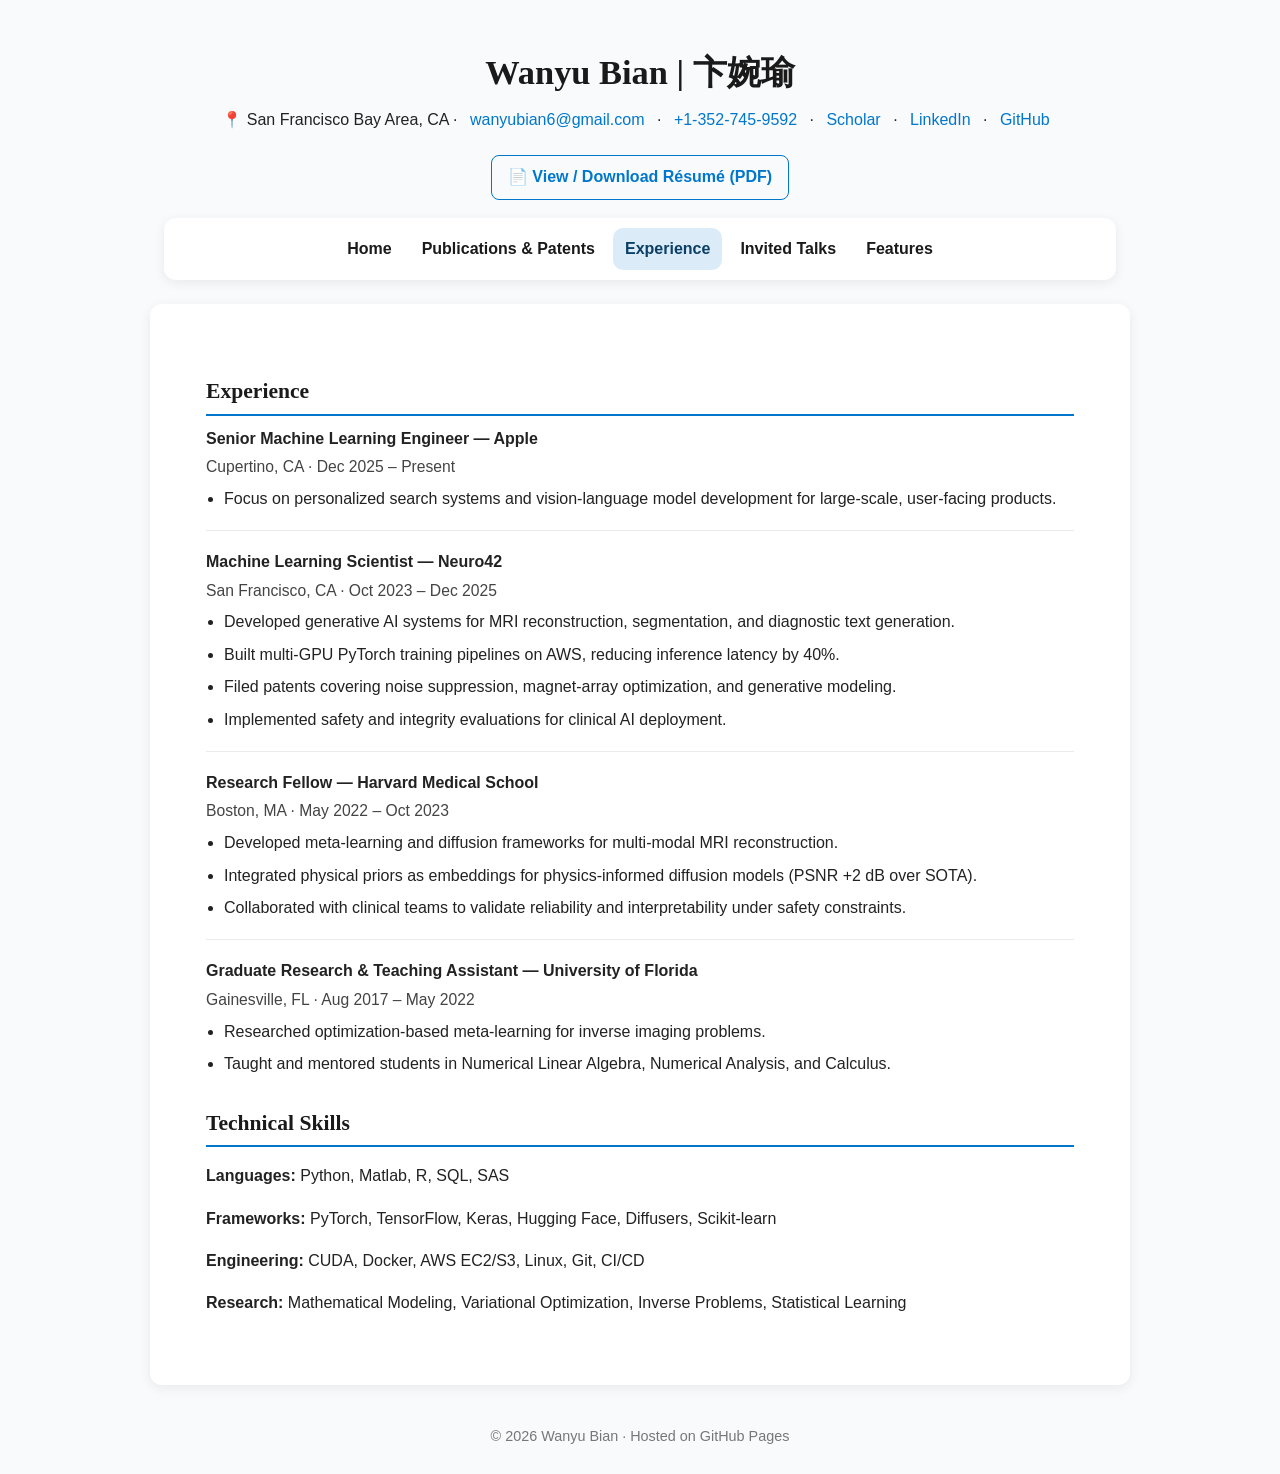
==== experience.html @ 8d0de808 "Add files via upload" ====
<!DOCTYPE html>
<html lang="en">
<head>
  <meta charset="UTF-8" />
  <meta name="viewport" content="width=device-width, initial-scale=1.0" />
  <title>Wanyu Bian | Experience</title>
  <link rel="icon" href="https://cdn.jsdelivr.net/gh/devicons/devicon/icons/python/python-original.svg">
  <link rel="stylesheet" href="styles.css">
</head>

<body data-page="exp">
  <header>
    <h1>Wanyu Bian | 卞婉瑜</h1>
    <div class="contact">
      📍 San Francisco Bay Area, CA ·
      <a href="mailto:wanyubian6@gmail.com">wanyubian6@gmail.com</a> ·
      <a href="tel:+13527459592">+1-352-745-9592</a> ·
      <a href="https://scholar.google.com/citations?user=zHkpGhYAAAAJ&hl=en">Scholar</a> ·
      <a href="https://www.linkedin.com/in/wanyu-bian-phd?trk=profile-badge">LinkedIn</a> ·
      <a href="https://github.com/June24-optimize">GitHub</a>
    </div>
    <div style="margin-top:10px;">
      <a class="download" href="WanyuBian_Resume.pdf" target="_blank" rel="noopener">📄 View / Download Résumé (PDF)</a>
    </div>
  </header>

  <nav class="site-nav" aria-label="Primary">
    <div class="nav-wrap">
      <a href="index.html" data-nav="home">Home</a>
      <a href="publications.html" data-nav="pubs">Publications & Patents</a>
      <a href="experience.html" data-nav="exp">Experience</a>
      <a href="talks.html" data-nav="talks">Invited Talks</a>
      <a href="features.html" data-nav="features">Features</a>
    </div>
  </nav>

  <main>
    
<section id="experience">
  <h2>Experience</h2>

  <div class="role">
    <div class="title">Senior Machine Learning Engineer — Apple</div>
    <div class="meta">Cupertino, CA · Dec 2025 – Present</div>
    <ul>
      <li>Focus on personalized search systems and vision-language model development for large-scale, user-facing products.</li>
    </ul>
  </div>

  <hr class="sep"/>

  <div class="role">
    <div class="title">Machine Learning Scientist — Neuro42</div>
    <div class="meta">San Francisco, CA · Oct 2023 – Dec 2025</div>
    <ul>
      <li>Developed generative AI systems for MRI reconstruction, segmentation, and diagnostic text generation.</li>
      <li>Built multi-GPU PyTorch training pipelines on AWS, reducing inference latency by 40%.</li>
      <li>Filed patents covering noise suppression, magnet-array optimization, and generative modeling.</li>
      <li>Implemented safety and integrity evaluations for clinical AI deployment.</li>
    </ul>
  </div>

  <hr class="sep"/>

  <div class="role">
    <div class="title">Research Fellow — Harvard Medical School</div>
    <div class="meta">Boston, MA · May 2022 – Oct 2023</div>
    <ul>
      <li>Developed meta-learning and diffusion frameworks for multi-modal MRI reconstruction.</li>
      <li>Integrated physical priors as embeddings for physics-informed diffusion models (PSNR +2 dB over SOTA).</li>
      <li>Collaborated with clinical teams to validate reliability and interpretability under safety constraints.</li>
    </ul>
  </div>

  <hr class="sep"/>

  <div class="role">
    <div class="title">Graduate Research &amp; Teaching Assistant — University of Florida</div>
    <div class="meta">Gainesville, FL · Aug 2017 – May 2022</div>
    <ul>
      <li>Researched optimization-based meta-learning for inverse imaging problems.</li>
      <li>Taught and mentored students in Numerical Linear Algebra, Numerical Analysis, and Calculus.</li>
    </ul>
  </div>
</section>

<section id="skills">
  <h2>Technical Skills</h2>
  <p><strong>Languages:</strong> Python, Matlab, R, SQL, SAS</p>
  <p><strong>Frameworks:</strong> PyTorch, TensorFlow, Keras, Hugging Face, Diffusers, Scikit-learn</p>
  <p><strong>Engineering:</strong> CUDA, Docker, AWS EC2/S3, Linux, Git, CI/CD</p>
  <p><strong>Research:</strong> Mathematical Modeling, Variational Optimization, Inverse Problems, Statistical Learning</p>
</section>

  </main>

  <footer>© 2026 Wanyu Bian · Hosted on GitHub Pages</footer>
</body>
</html>
---- styles.css ----
/* ===== Base ===== */
:root{
  --accent:#0077cc;
  --bg:#f9fafc;
  --text:#222;
  --muted:#666;
  --card:#fff;
  --shadow: 0 3px 12px rgba(0,0,0,0.07);
  --radius: 12px;
}
*{ box-sizing:border-box; }
body {
  font-family: "Inter", "Helvetica Neue", Arial, sans-serif;
  background-color: var(--bg);
  color: var(--text);
  margin: 0;
  padding: 0;
  line-height: 1.65;
}
h1, h2, h3 {
  font-family: "Merriweather", Georgia, serif;
  color: #1a1a1a;
  margin: 0 0 6px 0;
}
h1 { font-size: 2.15rem; text-align:center; margin-top: 26px; }
h2 {
  font-size: 1.35rem;
  border-bottom: 2px solid var(--accent);
  padding-bottom: 4px;
  margin-top: 28px;
}
a { color: var(--accent); text-decoration:none; }
a:hover { text-decoration:underline; }

/* ===== Header ===== */
header{
  text-align:center;
  padding: 18px 12px 0 12px;
}
.contact{
  margin-top: 6px;
}
.contact a{
  margin: 0 8px;
  font-weight: 500;
  white-space: nowrap;
}
.download {
  display: inline-block;
  margin-top: 12px;
  padding: 8px 16px;
  border: 1.5px solid var(--accent);
  border-radius: 8px;
  color: var(--accent);
  font-weight: 650;
}
.download:hover {
  background: var(--accent);
  color: white;
  text-decoration: none;
}

/* ===== Navigation ===== */
nav.site-nav{
  margin: 18px auto 0 auto;
  max-width: 980px;
  padding: 0 14px;
}
nav.site-nav .nav-wrap{
  background: var(--card);
  box-shadow: var(--shadow);
  border-radius: var(--radius);
  padding: 10px 10px;
  display:flex;
  flex-wrap:wrap;
  gap: 6px;
  justify-content:center;
}
nav.site-nav a{
  display:inline-block;
  padding: 8px 12px;
  border-radius: 10px;
  font-weight: 600;
  color: #1a1a1a;
}
nav.site-nav a:hover{
  background: rgba(0,119,204,0.10);
  text-decoration:none;
}
body[data-page="home"] nav a[data-nav="home"],
body[data-page="pubs"] nav a[data-nav="pubs"],
body[data-page="exp"] nav a[data-nav="exp"],
body[data-page="talks"] nav a[data-nav="talks"],
body[data-page="features"] nav a[data-nav="features"]{
  background: rgba(0,119,204,0.14);
  color: #0b3f66;
}

/* ===== Layout ===== */
main {
  max-width: 980px;
  margin: 24px auto 40px auto;
  background: var(--card);
  padding: 42px 56px;
  border-radius: var(--radius);
  box-shadow: var(--shadow);
}
section { margin-bottom: 26px; }
ul { margin: 8px 0 0 18px; padding: 0; }
li { margin-bottom: 6px; }

/* ===== Utility components ===== */
.grid{
  display:grid;
  grid-template-columns: 1fr 1fr;
  gap: 16px;
}
.card{
  background:#fff;
  border: 1px solid rgba(0,0,0,0.06);
  border-radius: 12px;
  padding: 14px 16px;
}
.badge{
  display:inline-block;
  font-size: 0.85rem;
  padding: 2px 10px;
  border: 1px solid rgba(0,0,0,0.12);
  border-radius: 999px;
  color:#333;
}
.muted{ color: var(--muted); }
.kv{
  display:flex;
  gap:10px;
  flex-wrap:wrap;
  align-items:center;
}
.kv span{ white-space:nowrap; }
hr.sep{
  border:none;
  border-top: 1px solid rgba(0,0,0,0.08);
  margin: 18px 0;
}

/* ===== Education styling ===== */
#education ul li {
  list-style: none;
  border-left: 3px solid var(--accent);
  padding-left: 10px;
  margin-bottom: 10px;
}
#education span.dates {
  float: right;
  color: #444;
  font-size: 0.95rem;
}

/* ===== Experience ===== */
.role{
  margin-top: 10px;
}
.role .title{
  font-weight: 800;
}
.role .meta{
  color:#444;
  font-size: 0.98rem;
  margin-top: 2px;
}
.role ul{
  margin-top: 6px;
}

/* ===== News ===== */
.news-item{
  display:flex;
  gap: 10px;
  align-items:flex-start;
  padding: 10px 0;
  border-bottom: 1px solid rgba(0,0,0,0.06);
}
.news-item:last-child{ border-bottom:none; }
.news-date{
  min-width: 120px;
  font-weight: 700;
  color:#1a1a1a;
}
.news-text{ flex:1; }

/* ===== Footer ===== */
footer {
  text-align: center;
  font-size: 0.9rem;
  color: #777;
  margin: 0 0 26px 0;
}

/* ===== Responsive ===== */
@media (max-width: 860px){
  main{ padding: 28px 22px; margin: 18px 14px 34px 14px; }
  .grid{ grid-template-columns: 1fr; }
  #education span.dates{ float:none; display:block; margin-top: 4px;}
  .news-date{ min-width: 98px; }
}
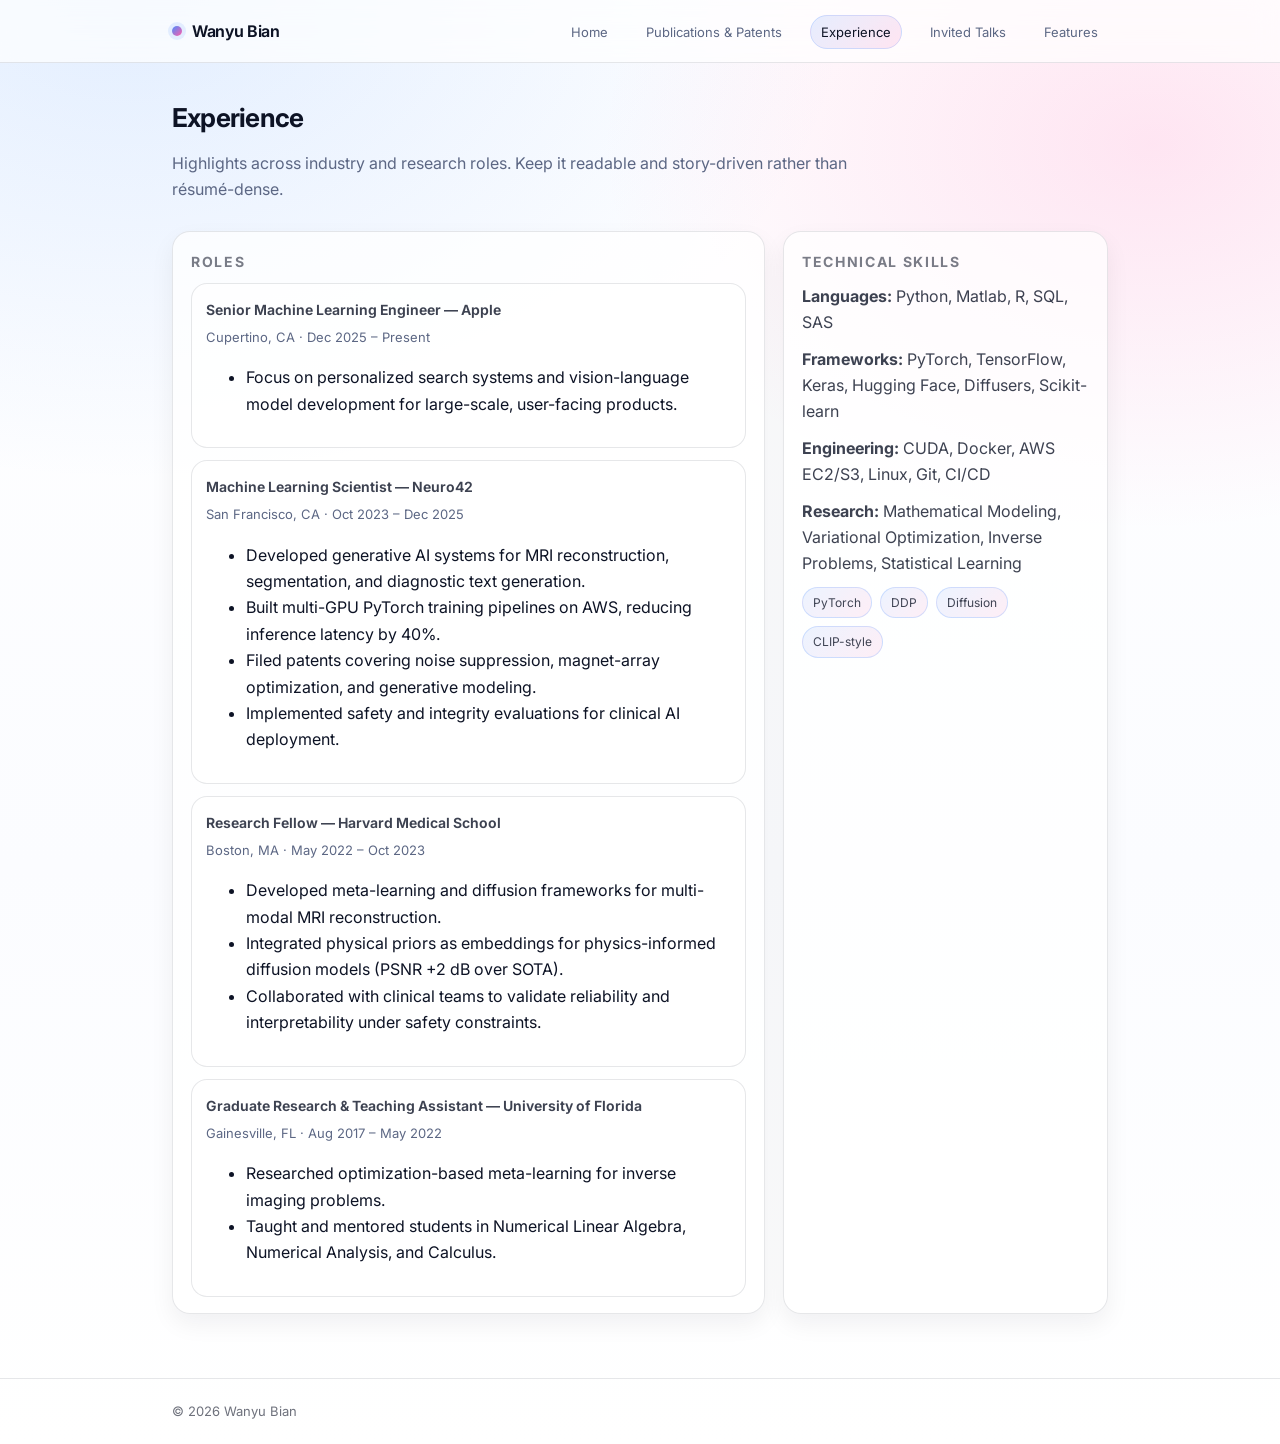
==== commit 8dedee7e: "Add files via upload" ====
--- a/experience.html
+++ b/experience.html
@@ -4,53 +4,43 @@
   <meta charset="UTF-8" />
   <meta name="viewport" content="width=device-width, initial-scale=1.0" />
   <title>Wanyu Bian | Experience</title>
-  <link rel="icon" href="https://cdn.jsdelivr.net/gh/devicons/devicon/icons/python/python-original.svg">
+  <link rel="preconnect" href="https://fonts.googleapis.com">
+  <link rel="preconnect" href="https://fonts.gstatic.com" crossorigin>
+  <link href="https://fonts.googleapis.com/css2?family=Inter:wght@400;500;600;700&display=swap" rel="stylesheet">
   <link rel="stylesheet" href="styles.css">
 </head>
-
-<body data-page="exp">
-  <header>
-    <h1>Wanyu Bian | 卞婉瑜</h1>
-    <div class="contact">
-      📍 San Francisco Bay Area, CA ·
-      <a href="mailto:wanyubian6@gmail.com">wanyubian6@gmail.com</a> ·
-      <a href="tel:+13527459592">+1-352-745-9592</a> ·
-      <a href="https://scholar.google.com/citations?user=zHkpGhYAAAAJ&hl=en">Scholar</a> ·
-      <a href="https://www.linkedin.com/in/wanyu-bian-phd?trk=profile-badge">LinkedIn</a> ·
-      <a href="https://github.com/June24-optimize">GitHub</a>
-    </div>
-    <div style="margin-top:10px;">
-      <a class="download" href="WanyuBian_Resume.pdf" target="_blank" rel="noopener">📄 View / Download Résumé (PDF)</a>
-    </div>
-  </header>
-
-  <nav class="site-nav" aria-label="Primary">
-    <div class="nav-wrap">
-      <a href="index.html" data-nav="home">Home</a>
-      <a href="publications.html" data-nav="pubs">Publications & Patents</a>
-      <a href="experience.html" data-nav="exp">Experience</a>
-      <a href="talks.html" data-nav="talks">Invited Talks</a>
-      <a href="features.html" data-nav="features">Features</a>
+<body>
+<nav class="navbar">
+    <div class="container inner">
+      <a class="brand" href="index.html" aria-label="Home">
+        <span class="brand-dot"></span>
+        <span>Wanyu Bian</span>
+      </a>
+      <ul class="navlinks">
+        <li><a href="index.html" class="">Home</a></li><li><a href="publications.html" class="">Publications & Patents</a></li><li><a href="experience.html" class="active">Experience</a></li><li><a href="talks.html" class="">Invited Talks</a></li><li><a href="features.html" class="">Features</a></li>
+      </ul>
     </div>
   </nav>
-
-  <main>
-    
-<section id="experience">
-  <h2>Experience</h2>
-
-  <div class="role">
-    <div class="title">Senior Machine Learning Engineer — Apple</div>
+<main class="container">
+<section class="page-head">
+  <h1>Experience</h1>
+  <p>Highlights across industry and research roles. Keep it readable and story-driven rather than résumé-dense.</p>
+</section>
+<div class="grid">
+  <section class="card">
+    <h2>Roles</h2>
+    <div class="item">
+    <p class="title">Senior Machine Learning Engineer — Apple</p>
     <div class="meta">Cupertino, CA · Dec 2025 – Present</div>
     <ul>
       <li>Focus on personalized search systems and vision-language model development for large-scale, user-facing products.</li>
     </ul>
   </div>
 
-  <hr class="sep"/>
+  
 
-  <div class="role">
-    <div class="title">Machine Learning Scientist — Neuro42</div>
+  <div class="item">
+    <p class="title">Machine Learning Scientist — Neuro42</p>
     <div class="meta">San Francisco, CA · Oct 2023 – Dec 2025</div>
     <ul>
       <li>Developed generative AI systems for MRI reconstruction, segmentation, and diagnostic text generation.</li>
@@ -60,10 +50,10 @@
     </ul>
   </div>
 
-  <hr class="sep"/>
+  
 
-  <div class="role">
-    <div class="title">Research Fellow — Harvard Medical School</div>
+  <div class="item">
+    <p class="title">Research Fellow — Harvard Medical School</p>
     <div class="meta">Boston, MA · May 2022 – Oct 2023</div>
     <ul>
       <li>Developed meta-learning and diffusion frameworks for multi-modal MRI reconstruction.</li>
@@ -72,28 +62,31 @@
     </ul>
   </div>
 
-  <hr class="sep"/>
+  
 
-  <div class="role">
-    <div class="title">Graduate Research &amp; Teaching Assistant — University of Florida</div>
+  <div class="item">
+    <p class="title">Graduate Research &amp; Teaching Assistant — University of Florida</p>
     <div class="meta">Gainesville, FL · Aug 2017 – May 2022</div>
     <ul>
       <li>Researched optimization-based meta-learning for inverse imaging problems.</li>
       <li>Taught and mentored students in Numerical Linear Algebra, Numerical Analysis, and Calculus.</li>
     </ul>
   </div>
-</section>
-
-<section id="skills">
-  <h2>Technical Skills</h2>
-  <p><strong>Languages:</strong> Python, Matlab, R, SQL, SAS</p>
+  </section>
+  <aside class="card">
+    <h2>Technical skills</h2>
+    <p><strong>Languages:</strong> Python, Matlab, R, SQL, SAS</p>
   <p><strong>Frameworks:</strong> PyTorch, TensorFlow, Keras, Hugging Face, Diffusers, Scikit-learn</p>
   <p><strong>Engineering:</strong> CUDA, Docker, AWS EC2/S3, Linux, Git, CI/CD</p>
   <p><strong>Research:</strong> Mathematical Modeling, Variational Optimization, Inverse Problems, Statistical Learning</p>
-</section>
-
-  </main>
-
-  <footer>© 2026 Wanyu Bian · Hosted on GitHub Pages</footer>
+    <div class="badges">
+      <span class="badge">PyTorch</span><span class="badge">DDP</span><span class="badge">Diffusion</span><span class="badge">CLIP-style</span>
+    </div>
+  </aside>
+</div>
+</main>
+<footer class="footer">
+  <div class="container">© 2026 Wanyu Bian</div>
+</footer>
 </body>
 </html>
--- a/styles.css
+++ b/styles.css
@@ -1,206 +1,307 @@
-
-/* ===== Base ===== */
+/* ─────────────────────────────────────────────────────────────
+   Wanyu Bian — Blue/Pink clean + elegant theme
+   (Single shared stylesheet for all pages)
+   ───────────────────────────────────────────────────────────── */
+
+*, *::before, *::after { box-sizing: border-box; }
+html { scroll-behavior: smooth; }
+body {
+  margin: 0;
+  font-family: Inter, system-ui, -apple-system, Segoe UI, Roboto, Helvetica, Arial, sans-serif;
+  color: #0d1325;
+  background:
+    radial-gradient(1200px 800px at 10% 0%, rgba(98, 161, 255, 0.18), transparent 60%),
+    radial-gradient(1000px 700px at 90% 10%, rgba(255, 112, 182, 0.18), transparent 55%),
+    linear-gradient(180deg, #ffffff 0%, #fbfcff 60%, #ffffff 100%);
+  line-height: 1.65;
+}
+
 :root{
-  --accent:#0077cc;
-  --bg:#f9fafc;
-  --text:#222;
-  --muted:#666;
-  --card:#fff;
-  --shadow: 0 3px 12px rgba(0,0,0,0.07);
-  --radius: 12px;
-}
-*{ box-sizing:border-box; }
-body {
-  font-family: "Inter", "Helvetica Neue", Arial, sans-serif;
-  background-color: var(--bg);
-  color: var(--text);
-  margin: 0;
-  padding: 0;
-  line-height: 1.65;
-}
-h1, h2, h3 {
-  font-family: "Merriweather", Georgia, serif;
-  color: #1a1a1a;
-  margin: 0 0 6px 0;
-}
-h1 { font-size: 2.15rem; text-align:center; margin-top: 26px; }
-h2 {
-  font-size: 1.35rem;
-  border-bottom: 2px solid var(--accent);
-  padding-bottom: 4px;
-  margin-top: 28px;
-}
-a { color: var(--accent); text-decoration:none; }
-a:hover { text-decoration:underline; }
-
-/* ===== Header ===== */
-header{
-  text-align:center;
-  padding: 18px 12px 0 12px;
-}
-.contact{
-  margin-top: 6px;
-}
-.contact a{
-  margin: 0 8px;
-  font-weight: 500;
-  white-space: nowrap;
-}
-.download {
-  display: inline-block;
-  margin-top: 12px;
-  padding: 8px 16px;
-  border: 1.5px solid var(--accent);
-  border-radius: 8px;
-  color: var(--accent);
+  --blue: #4b8dff;
+  --pink: #ff5ca8;
+  --ink:  #0d1325;
+  --muted:#5c6784;
+  --card: rgba(255,255,255,0.75);
+  --card-strong:#ffffff;
+  --border: rgba(15, 23, 42, 0.10);
+  --shadow: 0 18px 50px rgba(15, 23, 42, 0.10);
+  --shadow-soft: 0 10px 24px rgba(15, 23, 42, 0.08);
+  --radius: 18px;
+  --radius-lg: 26px;
+}
+
+a { color: inherit; text-decoration: none; }
+a:hover { text-decoration: none; }
+
+.container{
+  max-width: 980px;
+  padding: 0 22px;
+  margin: 0 auto;
+}
+
+/* ── Top Nav ──────────────────────────────────────────────── */
+.navbar{
+  position: sticky;
+  top: 0;
+  z-index: 30;
+  background: rgba(255,255,255,0.70);
+  backdrop-filter: blur(14px);
+  border-bottom: 1px solid var(--border);
+}
+.navbar .inner{
+  height: 62px;
+  display:flex;
+  align-items:center;
+  justify-content:space-between;
+  gap: 16px;
+}
+.brand{
+  display:flex;
+  align-items:center;
+  gap: 10px;
   font-weight: 650;
-}
-.download:hover {
-  background: var(--accent);
-  color: white;
-  text-decoration: none;
-}
-
-/* ===== Navigation ===== */
-nav.site-nav{
-  margin: 18px auto 0 auto;
-  max-width: 980px;
-  padding: 0 14px;
-}
-nav.site-nav .nav-wrap{
+  letter-spacing: -0.02em;
+}
+.brand-dot{
+  width: 10px; height:10px; border-radius:999px;
+  background: linear-gradient(135deg, var(--blue), var(--pink));
+  box-shadow: 0 0 0 4px rgba(75,141,255,0.12);
+}
+.navlinks{
+  display:flex;
+  gap: 18px;
+  flex-wrap: wrap;
+  list-style: none;
+  padding:0; margin:0;
+}
+.navlinks a{
+  font-size: 13px;
+  color: var(--muted);
+  padding: 8px 10px;
+  border-radius: 999px;
+  transition: transform .12s ease, background .12s ease, color .12s ease;
+}
+.navlinks a:hover{
+  background: rgba(75,141,255,0.10);
+  color: var(--ink);
+  transform: translateY(-1px);
+}
+.navlinks a.active{
+  color: var(--ink);
+  background:
+    linear-gradient(135deg, rgba(75,141,255,0.14), rgba(255,92,168,0.14));
+  border: 1px solid rgba(75,141,255,0.20);
+}
+
+/* ── Hero ────────────────────────────────────────────────── */
+.hero{
+  padding: 44px 0 28px;
+}
+.hero-card{
+  border-radius: var(--radius-lg);
+  border: 1px solid var(--border);
   background: var(--card);
   box-shadow: var(--shadow);
-  border-radius: var(--radius);
-  padding: 10px 10px;
-  display:flex;
-  flex-wrap:wrap;
-  gap: 6px;
+  overflow: hidden;
+  position: relative;
+}
+.hero-card::before{
+  content:"";
+  position:absolute;
+  inset: -2px;
+  background: linear-gradient(135deg, rgba(75,141,255,0.55), rgba(255,92,168,0.55));
+  filter: blur(26px);
+  opacity: 0.25;
+  z-index: 0;
+}
+.hero-inner{
+  position: relative;
+  z-index: 1;
+  display: grid;
+  grid-template-columns: 140px 1fr;
+  gap: 22px;
+  padding: 26px;
+  align-items: center;
+}
+.avatar{
+  width: 128px;
+  height: 128px;
+  border-radius: 999px;
+  object-fit: cover;
+  border: 4px solid rgba(255,255,255,0.85);
+  box-shadow: 0 16px 34px rgba(15,23,42,0.18);
+}
+.h-title{
+  margin: 0;
+  font-size: 30px;
+  letter-spacing: -0.03em;
+}
+.h-title span{
+  font-weight: 500;
+  color: rgba(13,19,37,0.62);
+  margin-left: 6px;
+  font-size: 18px;
+}
+.subtitle{
+  margin: 8px 0 0;
+  color: var(--muted);
+  font-size: 14px;
+}
+.meta-row{
+  display:flex;
+  flex-wrap: wrap;
+  gap: 10px 12px;
+  margin-top: 14px;
+  color: rgba(13,19,37,0.72);
+  font-size: 13px;
+}
+.pill{
+  display:inline-flex;
+  align-items:center;
+  gap: 8px;
+  padding: 7px 12px;
+  border-radius: 999px;
+  border: 1px solid var(--border);
+  background: rgba(255,255,255,0.65);
+}
+.cta{
+  display:flex;
+  flex-wrap: wrap;
+  gap: 10px;
+  margin-top: 14px;
+}
+.btn{
+  display:inline-flex;
+  align-items:center;
   justify-content:center;
-}
-nav.site-nav a{
-  display:inline-block;
-  padding: 8px 12px;
-  border-radius: 10px;
+  padding: 9px 14px;
+  border-radius: 999px;
+  border: 1px solid var(--border);
+  background: rgba(255,255,255,0.70);
+  font-size: 13px;
   font-weight: 600;
-  color: #1a1a1a;
-}
-nav.site-nav a:hover{
-  background: rgba(0,119,204,0.10);
-  text-decoration:none;
-}
-body[data-page="home"] nav a[data-nav="home"],
-body[data-page="pubs"] nav a[data-nav="pubs"],
-body[data-page="exp"] nav a[data-nav="exp"],
-body[data-page="talks"] nav a[data-nav="talks"],
-body[data-page="features"] nav a[data-nav="features"]{
-  background: rgba(0,119,204,0.14);
-  color: #0b3f66;
-}
-
-/* ===== Layout ===== */
-main {
-  max-width: 980px;
-  margin: 24px auto 40px auto;
-  background: var(--card);
-  padding: 42px 56px;
-  border-radius: var(--radius);
-  box-shadow: var(--shadow);
-}
-section { margin-bottom: 26px; }
-ul { margin: 8px 0 0 18px; padding: 0; }
-li { margin-bottom: 6px; }
-
-/* ===== Utility components ===== */
+  color: var(--ink);
+  transition: transform .12s ease, box-shadow .12s ease, background .12s ease;
+}
+.btn:hover{ transform: translateY(-1px); box-shadow: var(--shadow-soft); }
+.btn.primary{
+  border: 0;
+  color: white;
+  background: linear-gradient(135deg, var(--blue), var(--pink));
+}
+
+/* ── Page header ─────────────────────────────────────────── */
+.page-head{
+  padding: 34px 0 10px;
+}
+.page-head h1{
+  margin: 0;
+  font-size: 26px;
+  letter-spacing: -0.03em;
+}
+.page-head p{
+  margin: 10px 0 0;
+  color: var(--muted);
+  max-width: 72ch;
+}
+
+/* ── Content grid ────────────────────────────────────────── */
 .grid{
   display:grid;
-  grid-template-columns: 1fr 1fr;
-  gap: 16px;
+  grid-template-columns: 1.55fr 0.85fr;
+  gap: 18px;
+  padding: 18px 0 64px;
 }
 .card{
-  background:#fff;
-  border: 1px solid rgba(0,0,0,0.06);
-  border-radius: 12px;
-  padding: 14px 16px;
+  border-radius: var(--radius);
+  border: 1px solid var(--border);
+  background: rgba(255,255,255,0.72);
+  box-shadow: 0 10px 24px rgba(15,23,42,0.06);
+  padding: 18px 18px 16px;
+}
+.card h2{
+  margin: 0 0 10px;
+  font-size: 14px;
+  letter-spacing: 0.12em;
+  text-transform: uppercase;
+  color: rgba(13,19,37,0.55);
+}
+.card p{ margin: 0 0 10px; color: rgba(13,19,37,0.80); }
+.card p:last-child{ margin-bottom: 0; }
+
+.list{
+  margin: 0;
+  padding-left: 18px;
+  color: rgba(13,19,37,0.80);
+}
+.list li{ margin: 8px 0; }
+.muted{ color: var(--muted); }
+
+.badges{
+  display:flex;
+  flex-wrap: wrap;
+  gap: 8px;
+  margin-top: 10px;
 }
 .badge{
-  display:inline-block;
-  font-size: 0.85rem;
-  padding: 2px 10px;
-  border: 1px solid rgba(0,0,0,0.12);
-  border-radius: 999px;
-  color:#333;
-}
-.muted{ color: var(--muted); }
-.kv{
-  display:flex;
-  gap:10px;
-  flex-wrap:wrap;
-  align-items:center;
-}
-.kv span{ white-space:nowrap; }
-hr.sep{
-  border:none;
-  border-top: 1px solid rgba(0,0,0,0.08);
-  margin: 18px 0;
-}
-
-/* ===== Education styling ===== */
-#education ul li {
-  list-style: none;
-  border-left: 3px solid var(--accent);
-  padding-left: 10px;
-  margin-bottom: 10px;
-}
-#education span.dates {
-  float: right;
-  color: #444;
-  font-size: 0.95rem;
-}
-
-/* ===== Experience ===== */
-.role{
+  font-size: 12px;
+  padding: 5px 10px;
+  border-radius: 999px;
+  border: 1px solid rgba(75,141,255,0.22);
+  background: linear-gradient(135deg, rgba(75,141,255,0.10), rgba(255,92,168,0.10));
+  color: rgba(13,19,37,0.78);
+}
+
+.news-item{
+  padding: 12px 12px;
+  border-radius: 14px;
+  border: 1px solid rgba(15,23,42,0.10);
+  background: rgba(255,255,255,0.65);
   margin-top: 10px;
 }
-.role .title{
-  font-weight: 800;
-}
-.role .meta{
-  color:#444;
-  font-size: 0.98rem;
-  margin-top: 2px;
-}
-.role ul{
+.news-item:first-of-type{ margin-top: 0; }
+.news-item .kicker{
+  font-size: 12px;
+  color: rgba(13,19,37,0.58);
+  margin-bottom: 4px;
+}
+.news-item .title{
+  font-size: 13px;
+  font-weight: 650;
+  margin: 0;
+}
+.news-item .desc{
+  font-size: 13px;
+  color: var(--muted);
   margin-top: 6px;
 }
 
-/* ===== News ===== */
-.news-item{
-  display:flex;
-  gap: 10px;
-  align-items:flex-start;
-  padding: 10px 0;
-  border-bottom: 1px solid rgba(0,0,0,0.06);
-}
-.news-item:last-child{ border-bottom:none; }
-.news-date{
-  min-width: 120px;
-  font-weight: 700;
-  color:#1a1a1a;
-}
-.news-text{ flex:1; }
-
-/* ===== Footer ===== */
-footer {
-  text-align: center;
-  font-size: 0.9rem;
-  color: #777;
-  margin: 0 0 26px 0;
-}
-
-/* ===== Responsive ===== */
+/* ── Publication / item cards ─────────────────────────────── */
+.item{
+  padding: 14px 14px;
+  border-radius: 16px;
+  border: 1px solid rgba(15,23,42,0.10);
+  background: rgba(255,255,255,0.65);
+  margin-top: 12px;
+}
+.item:first-of-type{ margin-top: 0; }
+.item .title{ margin: 0; font-weight: 650; font-size: 14px; }
+.item .meta{ margin-top: 6px; font-size: 13px; color: var(--muted); }
+.item .links{ margin-top: 8px; display:flex; flex-wrap: wrap; gap: 10px; }
+.item .links a{ font-size: 13px; color: rgba(13,19,37,0.85); text-decoration: underline; text-decoration-color: rgba(75,141,255,0.35); }
+
+/* ── Footer ──────────────────────────────────────────────── */
+.footer{
+  border-top: 1px solid var(--border);
+  padding: 22px 0;
+  color: rgba(13,19,37,0.60);
+  font-size: 13px;
+}
+
+/* ── Responsive ───────────────────────────────────────────── */
 @media (max-width: 860px){
-  main{ padding: 28px 22px; margin: 18px 14px 34px 14px; }
+  .hero-inner{ grid-template-columns: 1fr; text-align: center; }
+  .avatar{ margin: 0 auto; }
+  .meta-row, .cta{ justify-content: center; }
   .grid{ grid-template-columns: 1fr; }
-  #education span.dates{ float:none; display:block; margin-top: 4px;}
-  .news-date{ min-width: 98px; }
-}
+}
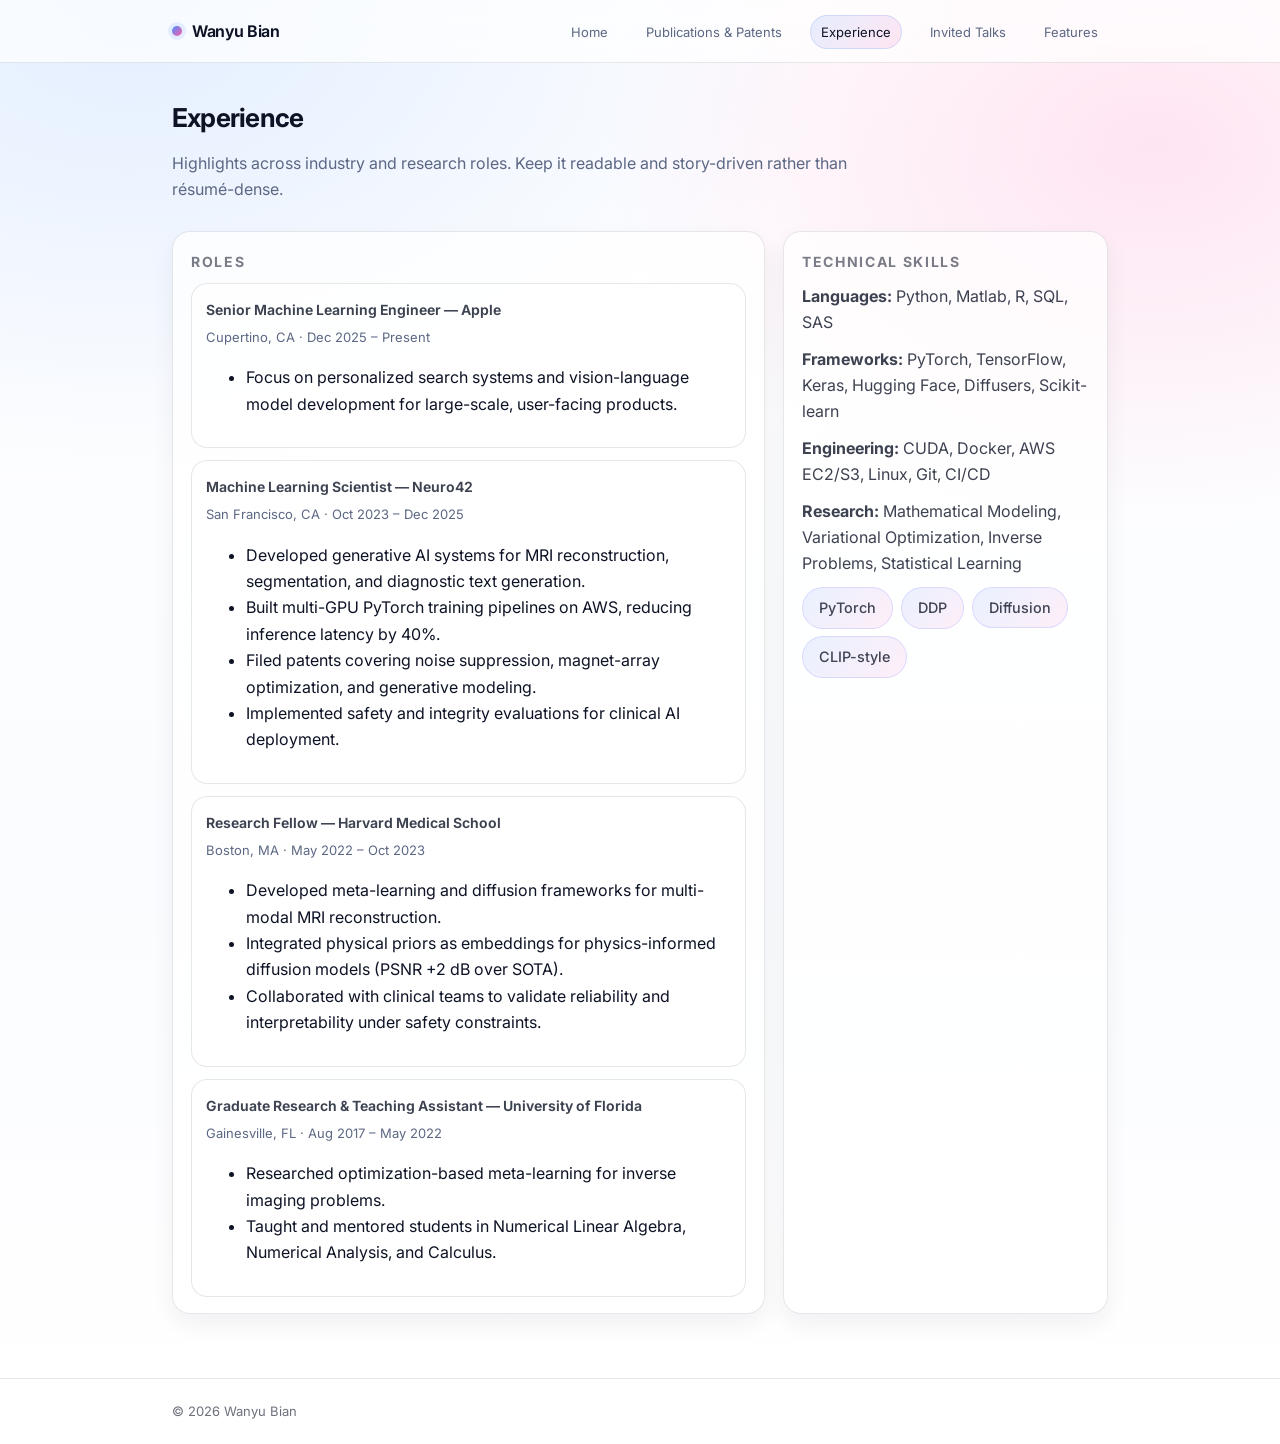
==== commit 9db2271d: "Update title in experience.html to include Chinese characters" ====
--- a/experience.html
+++ b/experience.html
@@ -3,7 +3,7 @@
 <head>
   <meta charset="UTF-8" />
   <meta name="viewport" content="width=device-width, initial-scale=1.0" />
-  <title>Wanyu Bian | Experience</title>
+  <title>👾 Wanyu Bian 卞婉瑜 | Experience</title>
   <link rel="preconnect" href="https://fonts.googleapis.com">
   <link rel="preconnect" href="https://fonts.gstatic.com" crossorigin>
   <link href="https://fonts.googleapis.com/css2?family=Inter:wght@400;500;600;700&display=swap" rel="stylesheet">
--- a/styles.css
+++ b/styles.css
@@ -251,7 +251,52 @@
   background: linear-gradient(135deg, rgba(75,141,255,0.10), rgba(255,92,168,0.10));
   color: rgba(13,19,37,0.78);
 }
-
+.expertise-tags {
+  margin-top: 20px;
+  display: flex;
+  flex-wrap: wrap;
+  gap: 12px;
+}
+
+/* Base badge */
+.badge {
+  padding: 8px 16px;
+  border-radius: 999px;
+  font-size: 0.9rem;
+  font-weight: 500;
+  background: linear-gradient(135deg, rgba(80,140,255,0.12), rgba(255,120,200,0.12));
+  border: 1px solid rgba(120, 120, 255, 0.2);
+  backdrop-filter: blur(6px);
+  transition: all 0.25s ease;
+  cursor: default;
+}
+
+/* Core research emphasis */
+.badge.primary {
+  background: linear-gradient(135deg, #4f8cff, #ff7ac8);
+  color: white;
+  font-weight: 600;
+  box-shadow: 0 4px 12px rgba(100, 100, 255, 0.25);
+}
+
+/* Hover animation */
+.badge:hover {
+  transform: translateY(-3px);
+  box-shadow: 0 6px 18px rgba(100, 100, 255, 0.35);
+}
+.cn-name {
+  font-family: 
+    "Songti SC",
+    "STSong",
+    "Noto Serif SC",
+    "PMingLiU",
+    "SimSun",
+    serif;
+
+  font-weight: 500;
+  letter-spacing: 0.05em;
+  margin-left: 8px;
+}
 .news-item{
   padding: 12px 12px;
   border-radius: 14px;
@@ -305,3 +350,68 @@
   .meta-row, .cta{ justify-content: center; }
   .grid{ grid-template-columns: 1fr; }
 }
+
+
+/* Icon inside pills/buttons */
+.pill .icon, .btn .icon{
+  width: 16px;
+  height: 16px;
+  fill: currentColor;
+  opacity: 0.9;
+}
+
+/* Education list – cleaner, more elegant */
+.edu{
+  list-style: none;
+  padding-left: 0;
+  margin: 0;
+}
+.edu li{
+  position: relative;
+  padding: 12px 12px 12px 16px;
+  border: 1px solid rgba(75,141,255,0.14);
+  background: linear-gradient(135deg, rgba(80,140,255,0.08), rgba(255,120,200,0.06));
+  border-radius: 14px;
+  margin: 10px 0;
+}
+.edu li strong{
+  color: rgba(13,19,37,0.88);
+}
+.edu li em{
+  color: rgba(13,19,37,0.62);
+}
+.edu li .dates{
+  display:block;
+  margin-top: 6px;
+  font-size: 12px;
+  color: rgba(13,19,37,0.58);
+  letter-spacing: 0.02em;
+}
+
+/* Single-column grid for pages like Talks */
+.grid.single{
+  grid-template-columns: 1fr;
+}
+
+
+/* Talks */
+.talk{
+  padding: 12px 12px;
+  border-radius: 14px;
+  border: 1px solid rgba(75,141,255,0.14);
+  background: rgba(255,255,255,0.55);
+  margin: 10px 0;
+}
+.talk-top{
+  display:flex;
+  align-items:center;
+  gap: 10px;
+}
+.talk-title{
+  line-height: 1.25;
+}
+.talk-meta{
+  margin-top: 6px;
+  font-size: 13px;
+  color: rgba(13,19,37,0.68);
+}
